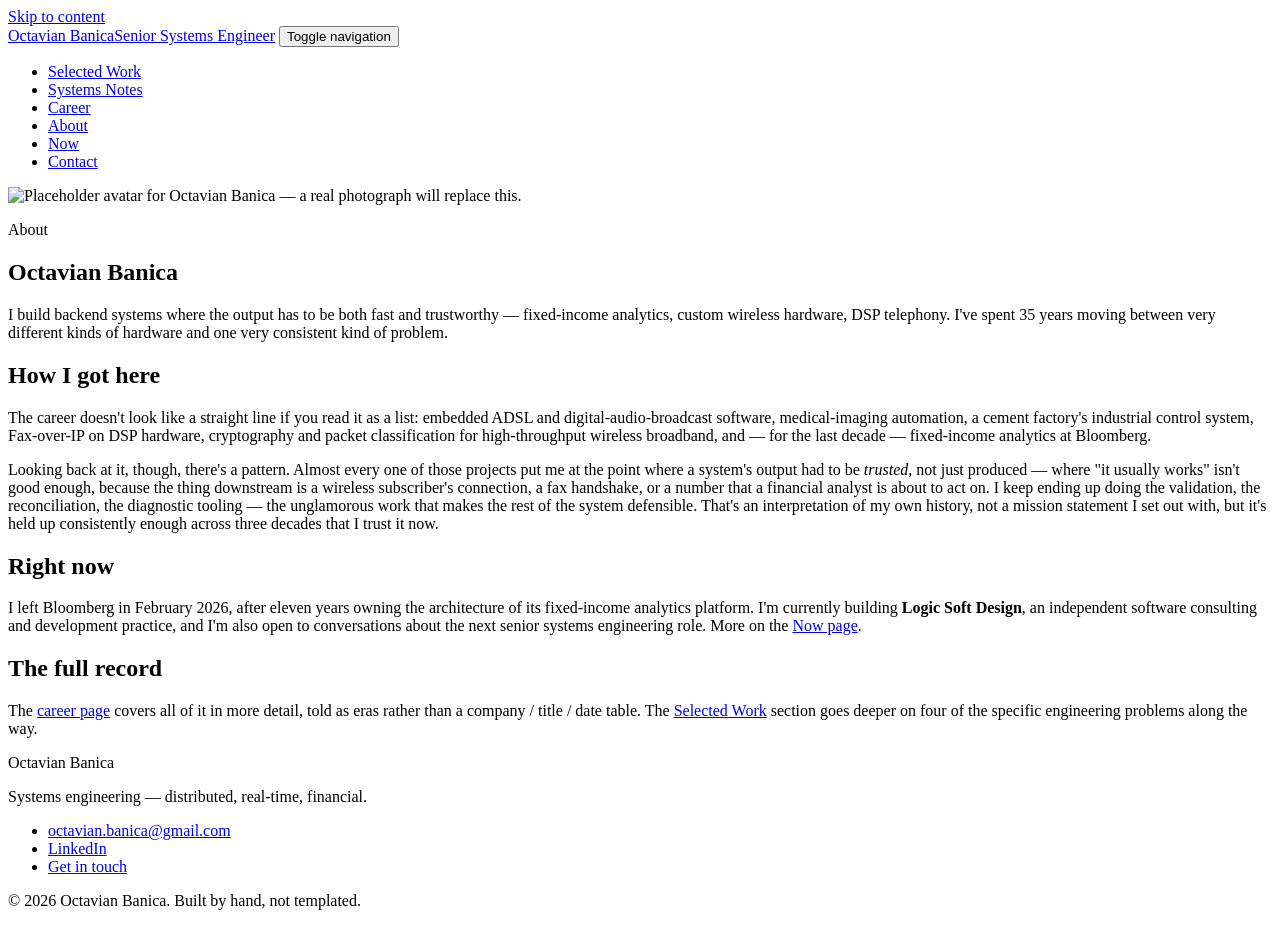
==== about/index.html @ 12118b61 "Initial commit" ====
<!doctype html>
<html lang="en"><head><meta charset="utf-8"><meta name="viewport" content="width=device-width, initial-scale=1">
<link rel="icon" type="image/svg+xml" href="../home/oai/assets/favicon.svg">
<title>About — Octavian Banica</title>
<meta name="description" content="Octavian Banica: 35 years across embedded telecom, custom wireless hardware, and financial analytics — currently building Logic Soft Design and open to the next senior systems role.">
<link rel="canonical" href="https://octavianbanica.com/about/">
<meta property="og:type" content="website"><meta property="og:title" content="About — Octavian Banica">
<meta property="og:description" content="Octavian Banica: 35 years across embedded telecom, custom wireless hardware, and financial analytics — currently building Logic Soft Design and open to the next senior systems role."><meta property="og:url" content="https://octavianbanica.com/about/">
<meta property="og:image" content="https://raw.githubusercontent.com/OctavianBanicaUS/OctavianBanicaWeb/main/public/images/og-default.jpg"><meta property="og:site_name" content="Octavian Banica">
<meta name="twitter:card" content="summary_large_image"><meta name="twitter:title" content="About — Octavian Banica"><meta name="twitter:description" content="Octavian Banica: 35 years across embedded telecom, custom wireless hardware, and financial analytics — currently building Logic Soft Design and open to the next senior systems role."><meta name="twitter:image" content="https://raw.githubusercontent.com/OctavianBanicaUS/OctavianBanicaWeb/main/public/images/og-default.jpg">

<link rel="stylesheet" href="../home/oai/css/site.css"></head><body>
<a href="#main" class="skip-link">Skip to content</a><header class="site-header">
  <div class="bar container-wide">
    <a href="index.html" class="wordmark">Octavian Banica<span class="wordmark-role">Senior Systems Engineer</span></a>
    <button class="menu-toggle" id="menu-toggle" aria-expanded="false" aria-controls="site-nav">
      <span class="visually-hidden">Toggle navigation</span><span class="menu-icon" aria-hidden="true"></span>
    </button>
    <nav id="site-nav" class="site-nav" aria-label="Primary"><ul><li><a href="../work">Selected Work</a></li><li><a href="../notes">Systems Notes</a></li><li><a href="../career">Career</a></li><li><a href="." aria-current="page">About</a></li><li><a href="../now">Now</a></li><li><a href="../contact">Contact</a></li></ul></nav>
  </div>
</header>
<main id="main"><article class="container about"><header class="about-header"><img class="avatar" src="https://raw.githubusercontent.com/OctavianBanicaUS/OctavianBanicaWeb/main/public/images/avatar.jpg" width="160" height="160" alt="Placeholder avatar for Octavian Banica — a real photograph will replace this."><div><p class="eyebrow">About</p><h1>Octavian Banica</h1><p class="lede">I build backend systems where the output has to be both fast and trustworthy — fixed-income analytics, custom wireless hardware, DSP telephony. I've spent 35 years moving between very different kinds of hardware and one very consistent kind of problem.</p></div></header>
<div class="prose"><h2>How I got here</h2><p>The career doesn't look like a straight line if you read it as a list: embedded ADSL and digital-audio-broadcast software, medical-imaging automation, a cement factory's industrial control system, Fax-over-IP on DSP hardware, cryptography and packet classification for high-throughput wireless broadband, and — for the last decade — fixed-income analytics at Bloomberg.</p>
<p>Looking back at it, though, there's a pattern. Almost every one of those projects put me at the point where a system's output had to be <em>trusted</em>, not just produced — where "it usually works" isn't good enough, because the thing downstream is a wireless subscriber's connection, a fax handshake, or a number that a financial analyst is about to act on. I keep ending up doing the validation, the reconciliation, the diagnostic tooling — the unglamorous work that makes the rest of the system defensible. That's an interpretation of my own history, not a mission statement I set out with, but it's held up consistently enough across three decades that I trust it now.</p>
<h2>Right now</h2><p>I left Bloomberg in February 2026, after eleven years owning the architecture of its fixed-income analytics platform. I'm currently building <strong>Logic Soft Design</strong>, an independent software consulting and development practice, and I'm also open to conversations about the next senior systems engineering role. More on the <a href="../now">Now page</a>.</p>
<h2>The full record</h2><p>The <a href="../career">career page</a> covers all of it in more detail, told as eras rather than a company / title / date table. The <a href="../work">Selected Work</a> section goes deeper on four of the specific engineering problems along the way.</p></div></article></main><footer class="site-footer"><div class="container-wide footer-grid">
<div><p class="footer-name">Octavian Banica</p><p class="footer-tag">Systems engineering — distributed, real-time, financial.</p></div>
<ul class="footer-links"><li><a href="mailto:octavian.banica@gmail.com">octavian.banica@gmail.com</a></li><li><a href="https://www.linkedin.com/in/octavianbanica/" rel="me noopener noreferrer" target="_blank">LinkedIn</a></li><li><a href="../contact">Get in touch</a></li></ul>
<p class="footer-meta">© 2026 Octavian Banica. Built by hand, not templated.</p>
</div></footer>
<script src="../home/oai/js/site.js" defer></script></body></html>
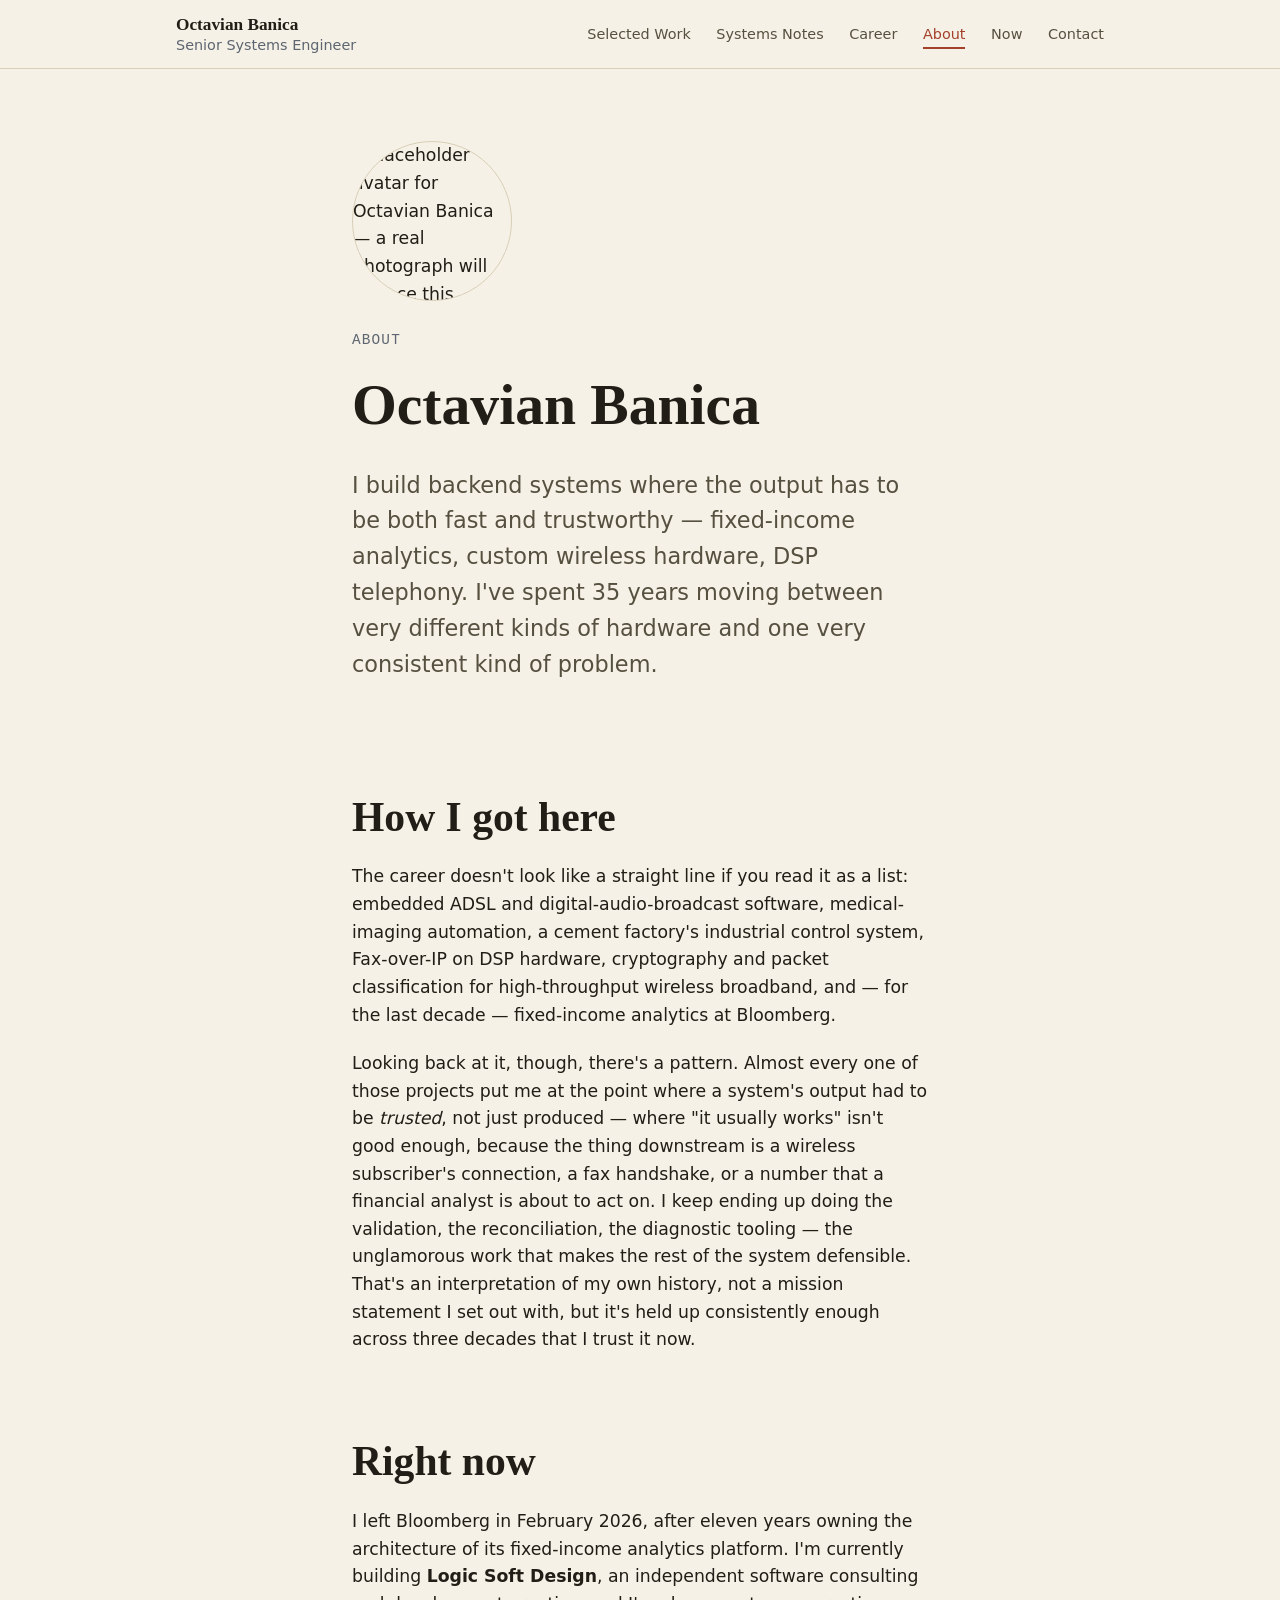
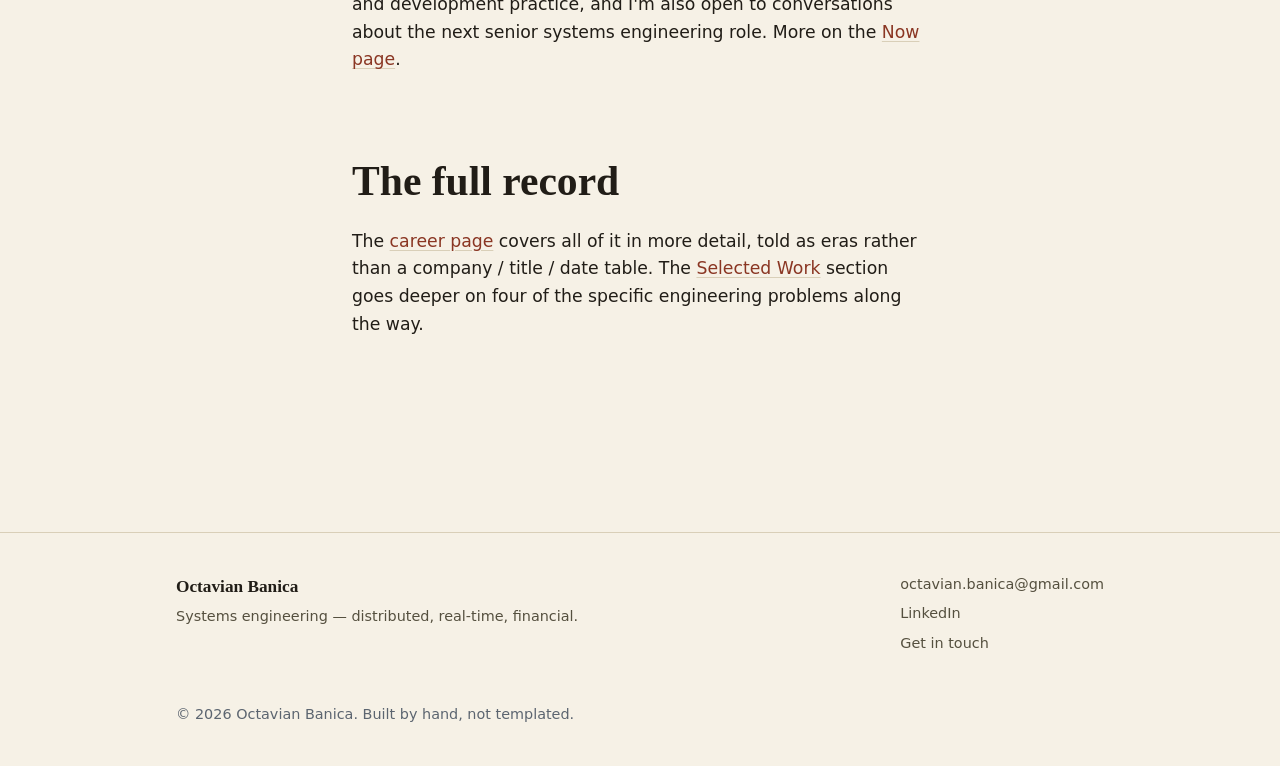
==== commit 4b06754f: "Initial version" ====
--- a/about/index.html
+++ b/about/index.html
@@ -1,6 +1,6 @@
 <!doctype html>
 <html lang="en"><head><meta charset="utf-8"><meta name="viewport" content="width=device-width, initial-scale=1">
-<link rel="icon" type="image/svg+xml" href="../home/oai/assets/favicon.svg">
+<link rel="icon" type="image/svg+xml" href="../assets/favicon.svg">
 <title>About — Octavian Banica</title>
 <meta name="description" content="Octavian Banica: 35 years across embedded telecom, custom wireless hardware, and financial analytics — currently building Logic Soft Design and open to the next senior systems role.">
 <link rel="canonical" href="https://octavianbanica.com/about/">
@@ -9,7 +9,7 @@
 <meta property="og:image" content="https://raw.githubusercontent.com/OctavianBanicaUS/OctavianBanicaWeb/main/public/images/og-default.jpg"><meta property="og:site_name" content="Octavian Banica">
 <meta name="twitter:card" content="summary_large_image"><meta name="twitter:title" content="About — Octavian Banica"><meta name="twitter:description" content="Octavian Banica: 35 years across embedded telecom, custom wireless hardware, and financial analytics — currently building Logic Soft Design and open to the next senior systems role."><meta name="twitter:image" content="https://raw.githubusercontent.com/OctavianBanicaUS/OctavianBanicaWeb/main/public/images/og-default.jpg">
 
-<link rel="stylesheet" href="../home/oai/css/site.css"></head><body>
+<link rel="stylesheet" href="../css/site.css"></head><body>
 <a href="#main" class="skip-link">Skip to content</a><header class="site-header">
   <div class="bar container-wide">
     <a href="index.html" class="wordmark">Octavian Banica<span class="wordmark-role">Senior Systems Engineer</span></a>
@@ -28,4 +28,4 @@
 <ul class="footer-links"><li><a href="mailto:octavian.banica@gmail.com">octavian.banica@gmail.com</a></li><li><a href="https://www.linkedin.com/in/octavianbanica/" rel="me noopener noreferrer" target="_blank">LinkedIn</a></li><li><a href="../contact">Get in touch</a></li></ul>
 <p class="footer-meta">© 2026 Octavian Banica. Built by hand, not templated.</p>
 </div></footer>
-<script src="../home/oai/js/site.js" defer></script></body></html>+<script src="../js/site.js" defer></script></body></html>
--- a/css/site.css
+++ b/css/site.css
@@ -0,0 +1,68 @@
+
+:root{--color-paper:#f6f1e6;--color-paper-raised:#efe8d8;--color-rule:#d9cfb8;--color-ink:#211d17;--color-ink-muted:#55503f;--color-slate:#5c6570;--color-accent:#a3402a;--color-accent-ink:#fff;--color-accent-quiet:#8a3623;--color-focus:#1d5c47;--font-sans:-apple-system,BlinkMacSystemFont,'Segoe UI',ui-sans-serif,system-ui,Roboto,Helvetica,Arial,sans-serif;--font-serif:ui-serif,Georgia,Cambria,'Times New Roman',Times,serif;--font-mono:ui-monospace,'Cascadia Code','Consolas','SFMono-Regular',Menlo,monospace;--step--1:clamp(.83rem,.8rem + .15vw,.9rem);--step-0:clamp(1rem,.95rem + .2vw,1.08rem);--step-1:clamp(1.2rem,1.1rem + .4vw,1.4rem);--step-2:clamp(1.5rem,1.3rem + .8vw,1.9rem);--step-3:clamp(1.9rem,1.6rem + 1.3vw,2.6rem);--step-4:clamp(2.4rem,1.9rem + 2.2vw,3.6rem);--content-width:42rem;--wide-width:64rem;--gutter:clamp(1rem,4vw,3rem);--radius:3px;--transition-fast:120ms ease;--transition-base:200ms ease}
+*{box-sizing:border-box}
+html{background:var(--color-paper);color-scheme:light;scroll-behavior:smooth}
+body{margin:0;background:var(--color-paper);color:var(--color-ink);font-family:var(--font-sans);font-size:var(--step-0);line-height:1.6;text-rendering:optimizeLegibility;-webkit-font-smoothing:antialiased;overflow-wrap:break-word}
+img,picture,svg{max-width:100%;display:block}img{height:auto}
+a{color:inherit}
+h1,h2,h3,h4{font-family:var(--font-serif);font-weight:600;line-height:1.2;margin:0 0 .5em;color:var(--color-ink)}
+h1{font-size:var(--step-4)}h2{font-size:var(--step-3)}h3{font-size:var(--step-2)}h4{font-size:var(--step-1)}
+p{margin:0 0 1.2em;max-width:68ch}ul,ol{padding-left:1.3em}
+blockquote{margin:1.5em 0;padding-left:1.2em;border-left:2px solid var(--color-accent);font-family:var(--font-serif);font-style:italic;color:var(--color-ink-muted)}
+code{font-family:var(--font-mono);font-size:.9em;background:var(--color-paper-raised);padding:.15em .4em;border-radius:var(--radius)}
+pre{background:#1d1a14;color:#f0ead9;padding:1.1em 1.3em;border-radius:var(--radius);overflow-x:auto}
+pre code{background:none;padding:0}
+hr{border:none;border-top:1px solid var(--color-rule);margin:2.5em 0}
+.prose a{color:var(--color-accent-quiet);text-decoration:underline;text-decoration-color:var(--color-rule);text-underline-offset:.15em;transition:text-decoration-color var(--transition-fast)}
+.prose a:hover{text-decoration-color:currentColor}
+:focus-visible{outline:2px solid var(--color-focus);outline-offset:3px;border-radius:var(--radius)}
+.visually-hidden{position:absolute;width:1px;height:1px;padding:0;margin:-1px;overflow:hidden;clip:rect(0,0,0,0);white-space:nowrap;border:0}
+.skip-link{position:absolute;left:-999px;top:0;background:var(--color-ink);color:var(--color-paper);padding:.75em 1.2em;z-index:100;border-radius:0 0 var(--radius) 0}.skip-link:focus{left:0}
+.container{max-width:var(--content-width);margin-inline:auto;padding-inline:var(--gutter)}.container-wide{max-width:var(--wide-width);margin-inline:auto;padding-inline:var(--gutter)}
+.eyebrow{font-family:var(--font-mono);font-size:var(--step--1);text-transform:uppercase;letter-spacing:.08em;color:var(--color-slate)}.accent-mark{color:var(--color-accent)}
+.stat-callout{display:inline-flex;flex-direction:column;gap:.1em;border:1px solid var(--color-rule);border-left:3px solid var(--color-accent);background:var(--color-paper-raised);padding:.9em 1.2em;margin:0 1rem 1.5em 0;border-radius:var(--radius)}
+.stat-number{font-family:var(--font-serif);font-size:var(--step-2);font-weight:700}.stat-label{font-size:var(--step--1);color:var(--color-ink-muted)}
+.flow{display:flex;flex-wrap:wrap;align-items:center;gap:.6rem;margin:1.8em 0;padding:1.3em;background:var(--color-paper-raised);border:1px solid var(--color-rule);border-radius:var(--radius);font-family:var(--font-mono);font-size:var(--step--1)}
+.flow-step{padding:.5em .8em;border:1px solid var(--color-rule);border-radius:var(--radius);background:var(--color-paper);color:var(--color-ink)}.flow-step.is-accent{border-color:var(--color-accent);color:var(--color-accent-quiet)}.flow-arrow{color:var(--color-slate)}.flow-caption{margin-top:.6em;font-size:var(--step--1);color:var(--color-ink-muted);font-family:var(--font-sans)}
+.tag-list{display:flex;flex-wrap:wrap;gap:.5em;list-style:none;padding:0;margin:0 0 1.5em}.tag-list li{font-family:var(--font-mono);font-size:var(--step--1);color:var(--color-ink-muted);border:1px solid var(--color-rule);border-radius:var(--radius);padding:.2em .6em}
+.meta-row{display:flex;flex-wrap:wrap;gap:.4em 1.2em;font-size:var(--step--1);color:var(--color-slate);margin-bottom:1.2em;font-family:var(--font-mono)}
+.site-header{border-bottom:1px solid var(--color-rule);background:var(--color-paper);position:sticky;top:0;z-index:50}
+.bar{display:flex;align-items:center;justify-content:space-between;gap:1rem;padding-block:.9rem}
+.wordmark{font-family:var(--font-serif);font-weight:600;font-size:var(--step-0);text-decoration:none;color:var(--color-ink);display:flex;flex-direction:column;line-height:1.25}.wordmark-role{font-family:var(--font-sans);font-weight:400;font-size:var(--step--1);color:var(--color-slate)}
+.site-nav ul{list-style:none;display:flex;gap:clamp(1rem,2vw,1.75rem);margin:0;padding:0}.site-nav a{text-decoration:none;font-size:var(--step--1);color:var(--color-ink-muted);padding-block:.3em;border-bottom:2px solid transparent;transition:color var(--transition-fast),border-color var(--transition-fast)}.site-nav a:hover{color:var(--color-ink)}.site-nav a[aria-current=page]{color:var(--color-accent);border-bottom-color:var(--color-accent)}
+.menu-toggle{display:none;background:none;border:1px solid var(--color-rule);border-radius:var(--radius);padding:.4rem .55rem;cursor:pointer}.menu-icon,.menu-icon:before,.menu-icon:after{display:block;width:20px;height:2px;background:var(--color-ink);position:relative;transition:transform var(--transition-fast)}.menu-icon:before,.menu-icon:after{content:'';position:absolute}.menu-icon:before{top:-6px}.menu-icon:after{top:6px}
+.site-footer{border-top:1px solid var(--color-rule);margin-top:clamp(3rem,8vw,6rem);padding-block:2.5rem;color:var(--color-ink-muted)}.footer-grid{display:flex;flex-wrap:wrap;justify-content:space-between;gap:1.5rem}.footer-name{font-family:var(--font-serif);font-weight:600;color:var(--color-ink);margin:0 0 .25em}.footer-tag{margin:0;font-size:var(--step--1)}.footer-links{list-style:none;margin:0;padding:0;display:flex;flex-direction:column;gap:.4rem;font-size:var(--step--1)}.footer-links a{text-decoration:none;color:var(--color-ink-muted)}.footer-links a:hover{color:var(--color-accent)}.footer-meta{font-size:var(--step--1);color:var(--color-slate);width:100%;margin:1.5rem 0 0}
+.page-header{padding-block:clamp(2.5rem,6vw,4.5rem) 2rem}.lede{font-size:var(--step-1);color:var(--color-ink-muted);max-width:56ch}
+.hero{padding-block:clamp(3rem,9vw,6rem) clamp(2.5rem,6vw,4rem);max-width:var(--wide-width)}.hero h1{margin-top:.4rem;max-width:none;font-size:clamp(2.2rem,4vw,3.4rem)}.hero-lede{font-size:var(--step-1);color:var(--color-ink-muted);max-width:none}.hero-actions{display:flex;flex-wrap:wrap;gap:1rem;margin:1.75rem 0}
+.button-primary,.button-secondary{display:inline-block;text-decoration:none;font-size:var(--step--1);padding:.75em 1.3em;border-radius:var(--radius);border:1px solid transparent;transition:background var(--transition-fast),color var(--transition-fast),border-color var(--transition-fast)}.button-primary{background:var(--color-ink);color:var(--color-paper)}.button-primary:hover{background:var(--color-accent)}.button-secondary{border-color:var(--color-rule);color:var(--color-ink)}.button-secondary:hover{border-color:var(--color-accent);color:var(--color-accent-quiet)}
+.hero-now{font-size:var(--step--1);color:var(--color-ink-muted);border-top:1px solid var(--color-rule);padding-top:1.25rem;max-width:none}.hero-now a{color:var(--color-accent-quiet);text-decoration:underline;text-decoration-color:var(--color-rule)}
+.work-preview{padding-block:2rem clamp(3rem,6vw,4.5rem)}.section-head{display:flex;justify-content:space-between;align-items:baseline;margin-bottom:1.5rem}.section-head h2{font-size:var(--step-2);margin:0}.see-all{text-decoration:none;color:var(--color-accent-quiet);font-size:var(--step--1)}.work-preview-grid{display:grid;grid-template-columns:repeat(3,minmax(0,1fr));gap:1.25rem}
+.preview-card,.explore-card,.work-card,.note-card,.contact-link{display:block;text-decoration:none;color:var(--color-ink);border:1px solid var(--color-rule);border-radius:var(--radius);transition:border-color var(--transition-base),transform var(--transition-base),background var(--transition-base)}
+.preview-card{padding:1.4rem;background:var(--color-paper-raised)}.preview-card:hover,.preview-card:focus-visible,.work-card:hover,.work-card:focus-visible{border-color:var(--color-accent);transform:translateY(-2px)}.preview-card h3{font-size:var(--step-0);margin:.5rem 0 .4rem}.preview-card p,.work-card p,.note-card p{font-size:var(--step--1);color:var(--color-ink-muted);margin-bottom:.5rem}.preview-metric,.work-card-metric{font-family:var(--font-mono);color:var(--color-accent-quiet)!important;font-weight:600}
+.explore-grid{display:grid;grid-template-columns:repeat(3,minmax(0,1fr));gap:1.25rem;padding-bottom:clamp(3.5rem,7vw,6rem)}.explore-card{padding:1.4rem;border-style:dashed}.explore-card:hover,.explore-card:focus-visible{border-color:var(--color-accent);border-style:solid}.explore-card h3{font-size:var(--step-0);margin-bottom:.3rem}.explore-card p{font-size:var(--step--1);color:var(--color-ink-muted);margin:0}
+.about{padding-block:clamp(2.5rem,6vw,4.5rem) clamp(3rem,6vw,5rem)}.about-header{display:flex;gap:1.75rem;align-items:flex-start;margin-bottom:2.5rem;flex-wrap:wrap}.avatar{border-radius:50%;border:1px solid var(--color-rule);flex-shrink:0;width:160px;height:160px;object-fit:cover}
+.timeline{padding-bottom:clamp(3rem,6vw,5rem)}.era{padding-top:2.5rem;border-top:1px solid var(--color-rule);scroll-margin-top:5rem}.era:first-child{border-top:none}.era h2{font-size:var(--step-2);margin-bottom:1.5rem}.role{margin-bottom:2rem;padding-left:1.2rem;border-left:2px solid var(--color-rule)}.role-head{display:flex;justify-content:space-between;align-items:baseline;flex-wrap:wrap;gap:.5rem 1rem}.role h3{font-size:var(--step-1);margin-bottom:.2rem;display:flex;align-items:center;gap:.6em}.role-org{margin:0;color:var(--color-ink-muted);font-size:var(--step--1)}.role-period{margin:0;font-family:var(--font-mono);font-size:var(--step--1);color:var(--color-slate);white-space:nowrap}.role-body{margin-top:.8rem}.current-badge{font-family:var(--font-mono);font-size:.6em;text-transform:uppercase;letter-spacing:.06em;color:var(--color-accent-ink);background:var(--color-accent);padding:.15em .5em;border-radius:var(--radius)}
+.contact-page{padding-block:clamp(3rem,8vw,6rem) clamp(4rem,10vw,8rem);max-width:34rem}.contact-links{margin-top:2.5rem;display:flex;flex-direction:column;gap:1rem}.contact-link{flex-direction:column;gap:.2rem;padding:1.1rem 1.4rem}.contact-link:hover,.contact-link:focus-visible{border-color:var(--color-accent);background:var(--color-paper-raised)}.contact-label{font-family:var(--font-mono);font-size:var(--step--1);text-transform:uppercase;letter-spacing:.06em;color:var(--color-slate)}.contact-value{font-size:var(--step-1);font-family:var(--font-serif)}
+.now-page{padding-block:clamp(2.5rem,6vw,4.5rem) clamp(3rem,6vw,5rem)}.now-list{list-style:none;margin:2rem 0 0;padding:0;display:flex;flex-direction:column;gap:1.75rem}.now-list li{border-left:3px solid var(--color-accent);padding-left:1.2rem}.now-item-head{display:flex;justify-content:space-between;align-items:baseline;flex-wrap:wrap;gap:.4rem 1rem}.now-list h2{font-size:var(--step-1);margin:0}.now-updated{font-family:var(--font-mono);font-size:var(--step--1);color:var(--color-slate);white-space:nowrap}.now-list p{color:var(--color-ink-muted);margin:.4rem 0 0}
+.work-list{display:grid;grid-template-columns:repeat(2,minmax(0,1fr));gap:1.5rem;padding-bottom:clamp(3rem,6vw,5rem)}.work-card{padding:1.6rem;background:var(--color-paper-raised)}.work-card-meta{display:flex;justify-content:space-between;align-items:baseline;margin-bottom:.6rem}.work-card-period{font-family:var(--font-mono);font-size:var(--step--1);color:var(--color-slate)}.work-card h2{font-size:var(--step-1);margin-bottom:.4rem}
+.notes-list{display:flex;flex-direction:column;gap:1.25rem;padding-bottom:2rem}.note-card{padding:1.5rem 1.75rem}.note-card:hover,.note-card:focus-visible{border-color:var(--color-accent)}.note-card time{font-family:var(--font-mono);font-size:var(--step--1);color:var(--color-slate)}.note-card h2{font-size:var(--step-1);margin:.3rem 0 .4rem}.future-topics{border-top:1px solid var(--color-rule);padding-block:2.5rem clamp(3rem,6vw,5rem)}.future-topics h2{font-size:var(--step-1)}.future-topics ul{margin-top:1rem;color:var(--color-ink-muted)}.future-topics li{margin-bottom:.5em}
+.story{padding-block:clamp(2rem,5vw,3.5rem) clamp(3rem,6vw,5rem)}.story h1{font-size:clamp(2.2rem,4vw,3.4rem);margin-top:.4rem}.story .lede{font-size:var(--step-1);color:var(--color-ink-muted);max-width:58ch}.back-link{text-decoration:none;color:var(--color-slate)}.back-link:hover{color:var(--color-accent)}
+.not-found{padding-block:clamp(4rem,12vw,8rem);max-width:34rem}.not-found-actions{display:flex;flex-wrap:wrap;gap:1rem;margin-top:1.75rem}
+.prose h2{margin-top:2em}.prose h3{margin-top:1.5em}.prose li{margin-bottom:.5em}.prose ol,.prose ul{max-width:68ch}
+@media (max-width:55rem){.work-preview-grid{grid-template-columns:1fr 1fr}}
+@media (max-width:43rem){
+  .menu-toggle{display:inline-flex;align-items:center}
+  .site-nav{display:none;width:100%;order:3}.site-nav.is-open{display:block}.bar{flex-wrap:wrap}
+  .site-nav ul{flex-direction:column;gap:0;border-top:1px solid var(--color-rule);margin-top:.75rem;padding-top:.5rem}.site-nav a{display:block;padding:.65rem 0}
+  .work-preview-grid,.explore-grid,.work-list{grid-template-columns:1fr}
+  .section-head{align-items:flex-start;gap:.75rem;flex-wrap:wrap}
+  .hero{padding-top:2.75rem}.hero h1{font-size:clamp(2rem,9vw,2.8rem)}
+  .about-header{flex-direction:column}.avatar{width:128px;height:128px}
+  .role-head{align-items:flex-start;flex-direction:column}.role-period{white-space:normal}
+  .flow{align-items:stretch}.flow-arrow{display:none}.flow-step{width:100%;text-align:left}
+  .stat-callout{margin-right:.5rem}
+  .contact-value{overflow-wrap:anywhere}
+  .story h1{font-size:clamp(2rem,9vw,2.8rem)}
+}
+@media (max-width:30rem){:root{--gutter:1rem}.hero-actions a,.not-found-actions a{width:100%;text-align:center}.wordmark{max-width:70%}}
+@media (prefers-reduced-motion:reduce){*,*::before,*::after{animation-duration:.001ms!important;animation-iteration-count:1!important;transition-duration:.001ms!important;scroll-behavior:auto!important}}
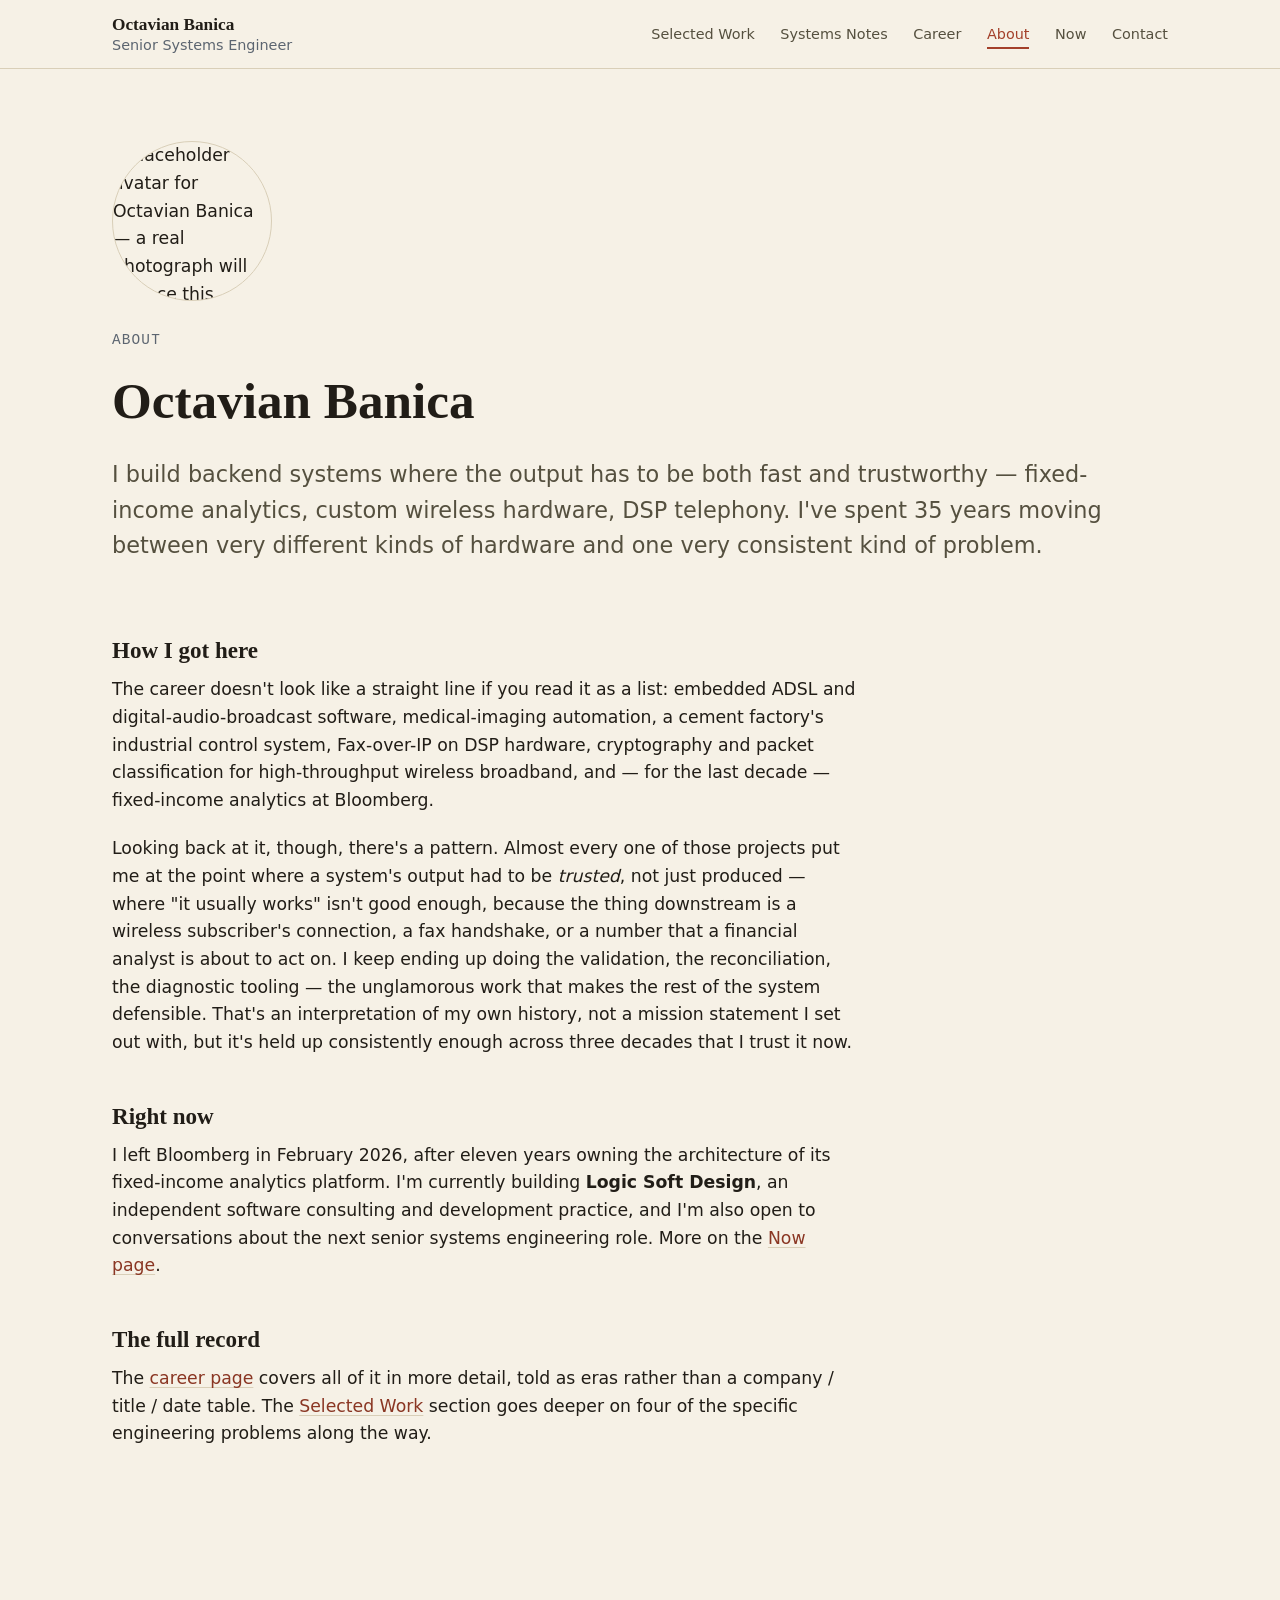
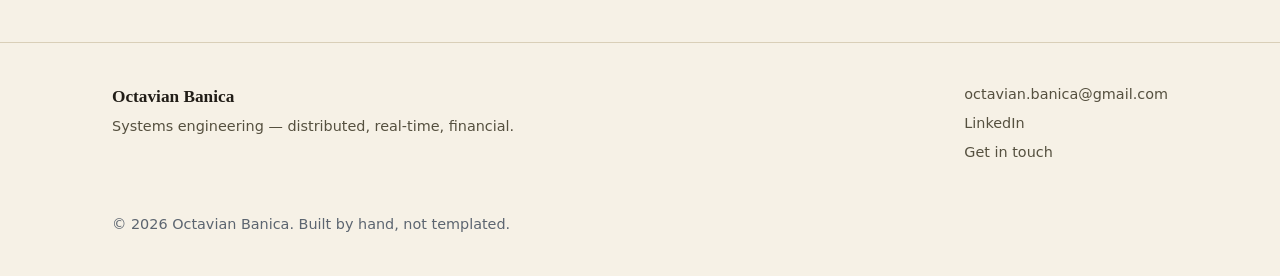
==== commit 8650ff14: "Initial version" ====
--- a/about/index.html
+++ b/about/index.html
@@ -1,31 +1,92 @@
 <!doctype html>
-<html lang="en"><head><meta charset="utf-8"><meta name="viewport" content="width=device-width, initial-scale=1">
-<link rel="icon" type="image/svg+xml" href="../assets/favicon.svg">
-<title>About — Octavian Banica</title>
-<meta name="description" content="Octavian Banica: 35 years across embedded telecom, custom wireless hardware, and financial analytics — currently building Logic Soft Design and open to the next senior systems role.">
-<link rel="canonical" href="https://octavianbanica.com/about/">
-<meta property="og:type" content="website"><meta property="og:title" content="About — Octavian Banica">
-<meta property="og:description" content="Octavian Banica: 35 years across embedded telecom, custom wireless hardware, and financial analytics — currently building Logic Soft Design and open to the next senior systems role."><meta property="og:url" content="https://octavianbanica.com/about/">
-<meta property="og:image" content="https://raw.githubusercontent.com/OctavianBanicaUS/OctavianBanicaWeb/main/public/images/og-default.jpg"><meta property="og:site_name" content="Octavian Banica">
-<meta name="twitter:card" content="summary_large_image"><meta name="twitter:title" content="About — Octavian Banica"><meta name="twitter:description" content="Octavian Banica: 35 years across embedded telecom, custom wireless hardware, and financial analytics — currently building Logic Soft Design and open to the next senior systems role."><meta name="twitter:image" content="https://raw.githubusercontent.com/OctavianBanicaUS/OctavianBanicaWeb/main/public/images/og-default.jpg">
+<html lang="en">
+  <head>
+    <meta charset="utf-8" />
+    <meta name="viewport" content="width=device-width, initial-scale=1" />
+    <link rel="icon" type="image/svg+xml" href="../assets/favicon.svg" />
+    <title>About — Octavian Banica</title>
+    <meta name="description" content="Octavian Banica: 35 years across embedded telecom, custom wireless hardware, and financial analytics — currently building Logic Soft Design and open to the next senior systems role." />
+    <link rel="canonical" href="https://octavianbanica.com/about/" />
+    <meta property="og:type" content="website" />
+    <meta property="og:title" content="About — Octavian Banica" />
+    <meta property="og:description" content="Octavian Banica: 35 years across embedded telecom, custom wireless hardware, and financial analytics — currently building Logic Soft Design and open to the next senior systems role." />
+    <meta property="og:url" content="https://octavianbanica.com/about/" />
+    <meta property="og:image" content="https://raw.githubusercontent.com/OctavianBanicaUS/OctavianBanicaWeb/main/public/images/og-default.jpg" />
+    <meta property="og:site_name" content="Octavian Banica" />
+    <meta name="twitter:card" content="summary_large_image" />
+    <meta name="twitter:title" content="About — Octavian Banica" />
+    <meta name="twitter:description" content="Octavian Banica: 35 years across embedded telecom, custom wireless hardware, and financial analytics — currently building Logic Soft Design and open to the next senior systems role." />
+    <meta name="twitter:image" content="https://raw.githubusercontent.com/OctavianBanicaUS/OctavianBanicaWeb/main/public/images/og-default.jpg" />
 
-<link rel="stylesheet" href="../css/site.css"></head><body>
-<a href="#main" class="skip-link">Skip to content</a><header class="site-header">
-  <div class="bar container-wide">
-    <a href="index.html" class="wordmark">Octavian Banica<span class="wordmark-role">Senior Systems Engineer</span></a>
-    <button class="menu-toggle" id="menu-toggle" aria-expanded="false" aria-controls="site-nav">
-      <span class="visually-hidden">Toggle navigation</span><span class="menu-icon" aria-hidden="true"></span>
-    </button>
-    <nav id="site-nav" class="site-nav" aria-label="Primary"><ul><li><a href="../work">Selected Work</a></li><li><a href="../notes">Systems Notes</a></li><li><a href="../career">Career</a></li><li><a href="." aria-current="page">About</a></li><li><a href="../now">Now</a></li><li><a href="../contact">Contact</a></li></ul></nav>
-  </div>
-</header>
-<main id="main"><article class="container about"><header class="about-header"><img class="avatar" src="https://raw.githubusercontent.com/OctavianBanicaUS/OctavianBanicaWeb/main/public/images/avatar.jpg" width="160" height="160" alt="Placeholder avatar for Octavian Banica — a real photograph will replace this."><div><p class="eyebrow">About</p><h1>Octavian Banica</h1><p class="lede">I build backend systems where the output has to be both fast and trustworthy — fixed-income analytics, custom wireless hardware, DSP telephony. I've spent 35 years moving between very different kinds of hardware and one very consistent kind of problem.</p></div></header>
-<div class="prose"><h2>How I got here</h2><p>The career doesn't look like a straight line if you read it as a list: embedded ADSL and digital-audio-broadcast software, medical-imaging automation, a cement factory's industrial control system, Fax-over-IP on DSP hardware, cryptography and packet classification for high-throughput wireless broadband, and — for the last decade — fixed-income analytics at Bloomberg.</p>
-<p>Looking back at it, though, there's a pattern. Almost every one of those projects put me at the point where a system's output had to be <em>trusted</em>, not just produced — where "it usually works" isn't good enough, because the thing downstream is a wireless subscriber's connection, a fax handshake, or a number that a financial analyst is about to act on. I keep ending up doing the validation, the reconciliation, the diagnostic tooling — the unglamorous work that makes the rest of the system defensible. That's an interpretation of my own history, not a mission statement I set out with, but it's held up consistently enough across three decades that I trust it now.</p>
-<h2>Right now</h2><p>I left Bloomberg in February 2026, after eleven years owning the architecture of its fixed-income analytics platform. I'm currently building <strong>Logic Soft Design</strong>, an independent software consulting and development practice, and I'm also open to conversations about the next senior systems engineering role. More on the <a href="../now">Now page</a>.</p>
-<h2>The full record</h2><p>The <a href="../career">career page</a> covers all of it in more detail, told as eras rather than a company / title / date table. The <a href="../work">Selected Work</a> section goes deeper on four of the specific engineering problems along the way.</p></div></article></main><footer class="site-footer"><div class="container-wide footer-grid">
-<div><p class="footer-name">Octavian Banica</p><p class="footer-tag">Systems engineering — distributed, real-time, financial.</p></div>
-<ul class="footer-links"><li><a href="mailto:octavian.banica@gmail.com">octavian.banica@gmail.com</a></li><li><a href="https://www.linkedin.com/in/octavianbanica/" rel="me noopener noreferrer" target="_blank">LinkedIn</a></li><li><a href="../contact">Get in touch</a></li></ul>
-<p class="footer-meta">© 2026 Octavian Banica. Built by hand, not templated.</p>
-</div></footer>
-<script src="../js/site.js" defer></script></body></html>+    <link rel="stylesheet" href="../css/site.css" />
+  </head>
+  <body>
+    <a href="#main" class="skip-link">Skip to content</a>
+    <header class="site-header">
+      <div class="bar container-wide">
+        <a href="index.html" class="wordmark">Octavian Banica<span class="wordmark-role">Senior Systems Engineer</span></a>
+        <button class="menu-toggle" id="menu-toggle" aria-expanded="false" aria-controls="site-nav"><span class="visually-hidden">Toggle navigation</span><span class="menu-icon" aria-hidden="true"></span></button>
+        <nav id="site-nav" class="site-nav" aria-label="Primary">
+          <ul>
+            <li><a href="../work">Selected Work</a></li>
+            <li><a href="../notes">Systems Notes</a></li>
+            <li><a href="../career">Career</a></li>
+            <li><a href="." aria-current="page">About</a></li>
+            <li><a href="../now">Now</a></li>
+            <li><a href="../contact">Contact</a></li>
+          </ul>
+        </nav>
+      </div>
+    </header>
+    <main id="main">
+      <article class="container about">
+        <header class="about-header">
+          <img class="avatar" src="https://raw.githubusercontent.com/OctavianBanicaUS/OctavianBanicaWeb/main/public/images/avatar.jpg" width="160" height="160" alt="Placeholder avatar for Octavian Banica — a real photograph will replace this." />
+          <div>
+            <p class="eyebrow">About</p>
+            <h1>Octavian Banica</h1>
+            <p class="lede">I build backend systems where the output has to be both fast and trustworthy — fixed-income analytics, custom wireless hardware, DSP telephony. I've spent 35 years moving between very different kinds of hardware and one very consistent kind of problem.</p>
+          </div>
+        </header>
+        <div class="prose">
+          <h2>How I got here</h2>
+          <p>
+            The career doesn't look like a straight line if you read it as a list: embedded ADSL and digital-audio-broadcast software, medical-imaging automation, a cement factory's industrial control system, Fax-over-IP on DSP hardware, cryptography and packet classification for high-throughput wireless broadband, and
+            — for the last decade — fixed-income analytics at Bloomberg.
+          </p>
+          <p>
+            Looking back at it, though, there's a pattern. Almost every one of those projects put me at the point where a system's output had to be
+            <em>trusted</em>, not just produced — where "it usually works" isn't good enough, because the thing downstream is a wireless subscriber's connection, a fax handshake, or a number that a financial analyst is about to act on. I keep ending up doing the validation, the reconciliation, the diagnostic tooling —
+            the unglamorous work that makes the rest of the system defensible. That's an interpretation of my own history, not a mission statement I set out with, but it's held up consistently enough across three decades that I trust it now.
+          </p>
+          <h2>Right now</h2>
+          <p>
+            I left Bloomberg in February 2026, after eleven years owning the architecture of its fixed-income analytics platform. I'm currently building <strong>Logic Soft Design</strong>, an independent software consulting and development practice, and I'm also open to conversations about the next senior systems
+            engineering role. More on the <a href="../now">Now page</a>.
+          </p>
+          <h2>The full record</h2>
+          <p>The <a href="../career">career page</a> covers all of it in more detail, told as eras rather than a company / title / date table. The <a href="../work">Selected Work</a> section goes deeper on four of the specific engineering problems along the way.</p>
+        </div>
+      </article>
+    </main>
+    <footer class="site-footer">
+      <div class="container-wide footer-grid">
+        <div>
+          <p class="footer-name">Octavian Banica</p>
+          <p class="footer-tag">Systems engineering — distributed, real-time, financial.</p>
+        </div>
+        <ul class="footer-links">
+          <li>
+            <a href="mailto:octavian.banica@gmail.com">octavian.banica@gmail.com</a>
+          </li>
+          <li>
+            <a href="https://www.linkedin.com/in/octavianbanica/" rel="me noopener noreferrer" target="_blank">LinkedIn</a>
+          </li>
+          <li><a href="../contact">Get in touch</a></li>
+        </ul>
+        <p class="footer-meta">© 2026 Octavian Banica. Built by hand, not templated.</p>
+      </div>
+    </footer>
+    <script src="../js/site.js" defer></script>
+  </body>
+</html>
--- a/css/site.css
+++ b/css/site.css
@@ -1,68 +1,927 @@
+:root {
+  --color-paper: #f6f1e6;
+  --color-paper-raised: #efe8d8;
+  --color-rule: #d9cfb8;
+  --color-ink: #211d17;
+  --color-ink-muted: #55503f;
+  --color-slate: #5c6570;
+  --color-accent: #a3402a;
+  --color-accent-ink: #fff;
+  --color-accent-quiet: #8a3623;
+  --color-focus: #1d5c47;
+  --font-sans: -apple-system, BlinkMacSystemFont, 'Segoe UI', ui-sans-serif, system-ui, Roboto, Helvetica, Arial, sans-serif;
+  --font-serif: ui-serif, Georgia, Cambria, 'Times New Roman', Times, serif;
+  --font-mono: ui-monospace, 'Cascadia Code', 'Consolas', 'SFMono-Regular', Menlo, monospace;
+  --step--1: clamp(0.83rem, 0.8rem + 0.15vw, 0.9rem);
+  --step-0: clamp(1rem, 0.95rem + 0.2vw, 1.08rem);
+  --step-1: clamp(1.2rem, 1.1rem + 0.4vw, 1.4rem);
+  --step-2: clamp(1.5rem, 1.3rem + 0.8vw, 1.9rem);
+  --step-3: clamp(1.9rem, 1.6rem + 1.3vw, 2.6rem);
+  --step-4: clamp(2.4rem, 1.9rem + 2.2vw, 3.2rem);
+  --gutter: clamp(1rem, 4vw, 3rem);
+  --content-width: min(72rem, calc(100vw - (var(--gutter) * 2)));
+  --wide-width: min(72rem, calc(100vw - (var(--gutter) * 2)));
+  --radius: 3px;
+  --transition-fast: 120ms ease;
+  --transition-base: 200ms ease;
+}
+* {
+  box-sizing: border-box;
+}
+html {
+  background: var(--color-paper);
+  color-scheme: light;
+  scroll-behavior: smooth;
+}
+body {
+  margin: 0;
+  background: var(--color-paper);
+  color: var(--color-ink);
+  font-family: var(--font-sans);
+  font-size: var(--step-0);
+  line-height: 1.6;
+  text-rendering: optimizeLegibility;
+  -webkit-font-smoothing: antialiased;
+  overflow-wrap: break-word;
+}
+img,
+picture,
+svg {
+  max-width: 100%;
+  display: block;
+}
+img {
+  height: auto;
+}
+a {
+  color: inherit;
+}
+h1,
+h2,
+h3,
+h4 {
+  font-family: var(--font-serif);
+  font-weight: 600;
+  line-height: 1.2;
+  margin: 0 0 0.5em;
+  color: var(--color-ink);
+}
+h1 {
+  font-size: var(--step-4);
+}
+h2 {
+  font-size: var(--step-3);
+}
+h3 {
+  font-size: var(--step-2);
+}
+h4 {
+  font-size: var(--step-1);
+}
+p {
+  margin: 0 0 1.2em;
+  max-width: 68ch;
+}
+ul,
+ol {
+  padding-left: 1.3em;
+}
+blockquote {
+  margin: 1.5em 0;
+  padding-left: 1.2em;
+  border-left: 2px solid var(--color-accent);
+  font-family: var(--font-serif);
+  font-style: italic;
+  color: var(--color-ink-muted);
+}
+code {
+  font-family: var(--font-mono);
+  font-size: 0.9em;
+  background: var(--color-paper-raised);
+  padding: 0.15em 0.4em;
+  border-radius: var(--radius);
+}
+pre {
+  background: #1d1a14;
+  color: #f0ead9;
+  padding: 1.1em 1.3em;
+  border-radius: var(--radius);
+  overflow-x: auto;
+}
+pre code {
+  background: none;
+  padding: 0;
+}
+hr {
+  border: none;
+  border-top: 1px solid var(--color-rule);
+  margin: 2.5em 0;
+}
+.prose a {
+  color: var(--color-accent-quiet);
+  text-decoration: underline;
+  text-decoration-color: var(--color-rule);
+  text-underline-offset: 0.15em;
+  transition: text-decoration-color var(--transition-fast);
+}
+.prose a:hover {
+  text-decoration-color: currentColor;
+}
+:focus-visible {
+  outline: 2px solid var(--color-focus);
+  outline-offset: 3px;
+  border-radius: var(--radius);
+}
+.visually-hidden {
+  position: absolute;
+  width: 1px;
+  height: 1px;
+  padding: 0;
+  margin: -1px;
+  overflow: hidden;
+  clip: rect(0, 0, 0, 0);
+  white-space: nowrap;
+  border: 0;
+}
+.skip-link {
+  position: absolute;
+  left: -999px;
+  top: 0;
+  background: var(--color-ink);
+  color: var(--color-paper);
+  padding: 0.75em 1.2em;
+  z-index: 100;
+  border-radius: 0 0 var(--radius) 0;
+}
+.skip-link:focus {
+  left: 0;
+}
+.container,
+.container-wide {
+  width: min(100%, var(--content-width));
+  max-width: var(--content-width);
+  margin-inline: auto;
+  padding-inline: var(--gutter);
+}
+.eyebrow {
+  font-family: var(--font-mono);
+  font-size: var(--step--1);
+  text-transform: uppercase;
+  letter-spacing: 0.08em;
+  color: var(--color-slate);
+}
+.accent-mark {
+  color: var(--color-accent);
+}
+.stat-callout {
+  display: inline-flex;
+  flex-direction: column;
+  gap: 0.1em;
+  border: 1px solid var(--color-rule);
+  border-left: 3px solid var(--color-accent);
+  background: var(--color-paper-raised);
+  padding: 0.9em 1.2em;
+  margin: 0 1rem 1.5em 0;
+  border-radius: var(--radius);
+}
+.stat-number {
+  font-family: var(--font-serif);
+  font-size: var(--step-2);
+  font-weight: 700;
+}
+.stat-label {
+  font-size: var(--step--1);
+  color: var(--color-ink-muted);
+}
+.flow {
+  display: flex;
+  flex-wrap: wrap;
+  align-items: center;
+  gap: 0.6rem;
+  margin: 1.8em 0;
+  padding: 1.3em;
+  background: var(--color-paper-raised);
+  border: 1px solid var(--color-rule);
+  border-radius: var(--radius);
+  font-family: var(--font-mono);
+  font-size: var(--step--1);
+  justify-content: center;
+}
+.flow-step {
+  padding: 0.5em 0.8em;
+  border: 1px solid var(--color-rule);
+  border-radius: var(--radius);
+  background: var(--color-paper);
+  color: var(--color-ink);
+}
+.flow-step.is-accent {
+  border-color: var(--color-accent);
+  color: var(--color-accent-quiet);
+}
+.flow-arrow {
+  color: var(--color-slate);
+}
+.flow-caption {
+  margin-top: 0.6em;
+  font-size: var(--step--1);
+  color: var(--color-ink-muted);
+  font-family: var(--font-sans);
+}
+.tag-list {
+  display: flex;
+  flex-wrap: wrap;
+  gap: 0.5em;
+  list-style: none;
+  padding: 0;
+  margin: 0 0 1.5em;
+}
+.tag-list li {
+  font-family: var(--font-mono);
+  font-size: var(--step--1);
+  color: var(--color-ink-muted);
+  border: 1px solid var(--color-rule);
+  border-radius: var(--radius);
+  padding: 0.2em 0.6em;
+}
+.meta-row {
+  display: flex;
+  flex-wrap: wrap;
+  gap: 0.4em 1.2em;
+  font-size: var(--step--1);
+  color: var(--color-slate);
+  margin-bottom: 1.2em;
+  font-family: var(--font-mono);
+}
+.site-header {
+  border-bottom: 1px solid var(--color-rule);
+  background: var(--color-paper);
+  position: sticky;
+  top: 0;
+  z-index: 50;
+}
+.bar {
+  display: flex;
+  align-items: center;
+  justify-content: space-between;
+  gap: 1rem;
+  padding-block: 0.9rem;
+}
+.wordmark {
+  font-family: var(--font-serif);
+  font-weight: 600;
+  font-size: var(--step-0);
+  text-decoration: none;
+  color: var(--color-ink);
+  display: flex;
+  flex-direction: column;
+  line-height: 1.25;
+}
+.wordmark-role {
+  font-family: var(--font-sans);
+  font-weight: 400;
+  font-size: var(--step--1);
+  color: var(--color-slate);
+}
+.site-nav ul {
+  list-style: none;
+  display: flex;
+  gap: clamp(1rem, 2vw, 1.75rem);
+  margin: 0;
+  padding: 0;
+}
+.site-nav a {
+  text-decoration: none;
+  font-size: var(--step--1);
+  color: var(--color-ink-muted);
+  padding-block: 0.3em;
+  border-bottom: 2px solid transparent;
+  transition:
+    color var(--transition-fast),
+    border-color var(--transition-fast);
+}
+.site-nav a:hover {
+  color: var(--color-ink);
+}
+.site-nav a[aria-current='page'] {
+  color: var(--color-accent);
+  border-bottom-color: var(--color-accent);
+}
+.menu-toggle {
+  display: none;
+  background: none;
+  border: 1px solid var(--color-rule);
+  border-radius: var(--radius);
+  padding: 0.4rem 0.55rem;
+  cursor: pointer;
+}
+.menu-icon,
+.menu-icon:before,
+.menu-icon:after {
+  display: block;
+  width: 20px;
+  height: 2px;
+  background: var(--color-ink);
+  position: relative;
+  transition: transform var(--transition-fast);
+}
+.menu-icon:before,
+.menu-icon:after {
+  content: '';
+  position: absolute;
+}
+.menu-icon:before {
+  top: -6px;
+}
+.menu-icon:after {
+  top: 6px;
+}
+.site-footer {
+  border-top: 1px solid var(--color-rule);
+  margin-top: clamp(3rem, 8vw, 6rem);
+  padding-block: 2.5rem;
+  color: var(--color-ink-muted);
+}
+.footer-grid {
+  display: flex;
+  flex-wrap: wrap;
+  justify-content: space-between;
+  gap: 1.5rem;
+}
+.footer-name {
+  font-family: var(--font-serif);
+  font-weight: 600;
+  color: var(--color-ink);
+  margin: 0 0 0.25em;
+}
+.footer-tag {
+  margin: 0;
+  font-size: var(--step--1);
+}
+.footer-links {
+  list-style: none;
+  margin: 0;
+  padding: 0;
+  display: flex;
+  flex-direction: column;
+  gap: 0.4rem;
+  font-size: var(--step--1);
+}
+.footer-links a {
+  text-decoration: none;
+  color: var(--color-ink-muted);
+}
+.footer-links a:hover {
+  color: var(--color-accent);
+}
+.footer-meta {
+  font-size: var(--step--1);
+  color: var(--color-slate);
+  width: 100%;
+  margin: 1.5rem 0 0;
+}
+.page-header {
+  padding-block: clamp(2.5rem, 6vw, 4.5rem) 2rem;
+}
+.lede {
+  font-size: var(--step-1);
+  color: var(--color-ink-muted);
+  max-width: 56ch;
+}
 
-:root{--color-paper:#f6f1e6;--color-paper-raised:#efe8d8;--color-rule:#d9cfb8;--color-ink:#211d17;--color-ink-muted:#55503f;--color-slate:#5c6570;--color-accent:#a3402a;--color-accent-ink:#fff;--color-accent-quiet:#8a3623;--color-focus:#1d5c47;--font-sans:-apple-system,BlinkMacSystemFont,'Segoe UI',ui-sans-serif,system-ui,Roboto,Helvetica,Arial,sans-serif;--font-serif:ui-serif,Georgia,Cambria,'Times New Roman',Times,serif;--font-mono:ui-monospace,'Cascadia Code','Consolas','SFMono-Regular',Menlo,monospace;--step--1:clamp(.83rem,.8rem + .15vw,.9rem);--step-0:clamp(1rem,.95rem + .2vw,1.08rem);--step-1:clamp(1.2rem,1.1rem + .4vw,1.4rem);--step-2:clamp(1.5rem,1.3rem + .8vw,1.9rem);--step-3:clamp(1.9rem,1.6rem + 1.3vw,2.6rem);--step-4:clamp(2.4rem,1.9rem + 2.2vw,3.6rem);--content-width:42rem;--wide-width:64rem;--gutter:clamp(1rem,4vw,3rem);--radius:3px;--transition-fast:120ms ease;--transition-base:200ms ease}
-*{box-sizing:border-box}
-html{background:var(--color-paper);color-scheme:light;scroll-behavior:smooth}
-body{margin:0;background:var(--color-paper);color:var(--color-ink);font-family:var(--font-sans);font-size:var(--step-0);line-height:1.6;text-rendering:optimizeLegibility;-webkit-font-smoothing:antialiased;overflow-wrap:break-word}
-img,picture,svg{max-width:100%;display:block}img{height:auto}
-a{color:inherit}
-h1,h2,h3,h4{font-family:var(--font-serif);font-weight:600;line-height:1.2;margin:0 0 .5em;color:var(--color-ink)}
-h1{font-size:var(--step-4)}h2{font-size:var(--step-3)}h3{font-size:var(--step-2)}h4{font-size:var(--step-1)}
-p{margin:0 0 1.2em;max-width:68ch}ul,ol{padding-left:1.3em}
-blockquote{margin:1.5em 0;padding-left:1.2em;border-left:2px solid var(--color-accent);font-family:var(--font-serif);font-style:italic;color:var(--color-ink-muted)}
-code{font-family:var(--font-mono);font-size:.9em;background:var(--color-paper-raised);padding:.15em .4em;border-radius:var(--radius)}
-pre{background:#1d1a14;color:#f0ead9;padding:1.1em 1.3em;border-radius:var(--radius);overflow-x:auto}
-pre code{background:none;padding:0}
-hr{border:none;border-top:1px solid var(--color-rule);margin:2.5em 0}
-.prose a{color:var(--color-accent-quiet);text-decoration:underline;text-decoration-color:var(--color-rule);text-underline-offset:.15em;transition:text-decoration-color var(--transition-fast)}
-.prose a:hover{text-decoration-color:currentColor}
-:focus-visible{outline:2px solid var(--color-focus);outline-offset:3px;border-radius:var(--radius)}
-.visually-hidden{position:absolute;width:1px;height:1px;padding:0;margin:-1px;overflow:hidden;clip:rect(0,0,0,0);white-space:nowrap;border:0}
-.skip-link{position:absolute;left:-999px;top:0;background:var(--color-ink);color:var(--color-paper);padding:.75em 1.2em;z-index:100;border-radius:0 0 var(--radius) 0}.skip-link:focus{left:0}
-.container{max-width:var(--content-width);margin-inline:auto;padding-inline:var(--gutter)}.container-wide{max-width:var(--wide-width);margin-inline:auto;padding-inline:var(--gutter)}
-.eyebrow{font-family:var(--font-mono);font-size:var(--step--1);text-transform:uppercase;letter-spacing:.08em;color:var(--color-slate)}.accent-mark{color:var(--color-accent)}
-.stat-callout{display:inline-flex;flex-direction:column;gap:.1em;border:1px solid var(--color-rule);border-left:3px solid var(--color-accent);background:var(--color-paper-raised);padding:.9em 1.2em;margin:0 1rem 1.5em 0;border-radius:var(--radius)}
-.stat-number{font-family:var(--font-serif);font-size:var(--step-2);font-weight:700}.stat-label{font-size:var(--step--1);color:var(--color-ink-muted)}
-.flow{display:flex;flex-wrap:wrap;align-items:center;gap:.6rem;margin:1.8em 0;padding:1.3em;background:var(--color-paper-raised);border:1px solid var(--color-rule);border-radius:var(--radius);font-family:var(--font-mono);font-size:var(--step--1)}
-.flow-step{padding:.5em .8em;border:1px solid var(--color-rule);border-radius:var(--radius);background:var(--color-paper);color:var(--color-ink)}.flow-step.is-accent{border-color:var(--color-accent);color:var(--color-accent-quiet)}.flow-arrow{color:var(--color-slate)}.flow-caption{margin-top:.6em;font-size:var(--step--1);color:var(--color-ink-muted);font-family:var(--font-sans)}
-.tag-list{display:flex;flex-wrap:wrap;gap:.5em;list-style:none;padding:0;margin:0 0 1.5em}.tag-list li{font-family:var(--font-mono);font-size:var(--step--1);color:var(--color-ink-muted);border:1px solid var(--color-rule);border-radius:var(--radius);padding:.2em .6em}
-.meta-row{display:flex;flex-wrap:wrap;gap:.4em 1.2em;font-size:var(--step--1);color:var(--color-slate);margin-bottom:1.2em;font-family:var(--font-mono)}
-.site-header{border-bottom:1px solid var(--color-rule);background:var(--color-paper);position:sticky;top:0;z-index:50}
-.bar{display:flex;align-items:center;justify-content:space-between;gap:1rem;padding-block:.9rem}
-.wordmark{font-family:var(--font-serif);font-weight:600;font-size:var(--step-0);text-decoration:none;color:var(--color-ink);display:flex;flex-direction:column;line-height:1.25}.wordmark-role{font-family:var(--font-sans);font-weight:400;font-size:var(--step--1);color:var(--color-slate)}
-.site-nav ul{list-style:none;display:flex;gap:clamp(1rem,2vw,1.75rem);margin:0;padding:0}.site-nav a{text-decoration:none;font-size:var(--step--1);color:var(--color-ink-muted);padding-block:.3em;border-bottom:2px solid transparent;transition:color var(--transition-fast),border-color var(--transition-fast)}.site-nav a:hover{color:var(--color-ink)}.site-nav a[aria-current=page]{color:var(--color-accent);border-bottom-color:var(--color-accent)}
-.menu-toggle{display:none;background:none;border:1px solid var(--color-rule);border-radius:var(--radius);padding:.4rem .55rem;cursor:pointer}.menu-icon,.menu-icon:before,.menu-icon:after{display:block;width:20px;height:2px;background:var(--color-ink);position:relative;transition:transform var(--transition-fast)}.menu-icon:before,.menu-icon:after{content:'';position:absolute}.menu-icon:before{top:-6px}.menu-icon:after{top:6px}
-.site-footer{border-top:1px solid var(--color-rule);margin-top:clamp(3rem,8vw,6rem);padding-block:2.5rem;color:var(--color-ink-muted)}.footer-grid{display:flex;flex-wrap:wrap;justify-content:space-between;gap:1.5rem}.footer-name{font-family:var(--font-serif);font-weight:600;color:var(--color-ink);margin:0 0 .25em}.footer-tag{margin:0;font-size:var(--step--1)}.footer-links{list-style:none;margin:0;padding:0;display:flex;flex-direction:column;gap:.4rem;font-size:var(--step--1)}.footer-links a{text-decoration:none;color:var(--color-ink-muted)}.footer-links a:hover{color:var(--color-accent)}.footer-meta{font-size:var(--step--1);color:var(--color-slate);width:100%;margin:1.5rem 0 0}
-.page-header{padding-block:clamp(2.5rem,6vw,4.5rem) 2rem}.lede{font-size:var(--step-1);color:var(--color-ink-muted);max-width:56ch}
-.hero{padding-block:clamp(3rem,9vw,6rem) clamp(2.5rem,6vw,4rem);max-width:var(--wide-width)}.hero h1{margin-top:.4rem;max-width:none;font-size:clamp(2.2rem,4vw,3.4rem)}.hero-lede{font-size:var(--step-1);color:var(--color-ink-muted);max-width:none}.hero-actions{display:flex;flex-wrap:wrap;gap:1rem;margin:1.75rem 0}
-.button-primary,.button-secondary{display:inline-block;text-decoration:none;font-size:var(--step--1);padding:.75em 1.3em;border-radius:var(--radius);border:1px solid transparent;transition:background var(--transition-fast),color var(--transition-fast),border-color var(--transition-fast)}.button-primary{background:var(--color-ink);color:var(--color-paper)}.button-primary:hover{background:var(--color-accent)}.button-secondary{border-color:var(--color-rule);color:var(--color-ink)}.button-secondary:hover{border-color:var(--color-accent);color:var(--color-accent-quiet)}
-.hero-now{font-size:var(--step--1);color:var(--color-ink-muted);border-top:1px solid var(--color-rule);padding-top:1.25rem;max-width:none}.hero-now a{color:var(--color-accent-quiet);text-decoration:underline;text-decoration-color:var(--color-rule)}
-.work-preview{padding-block:2rem clamp(3rem,6vw,4.5rem)}.section-head{display:flex;justify-content:space-between;align-items:baseline;margin-bottom:1.5rem}.section-head h2{font-size:var(--step-2);margin:0}.see-all{text-decoration:none;color:var(--color-accent-quiet);font-size:var(--step--1)}.work-preview-grid{display:grid;grid-template-columns:repeat(3,minmax(0,1fr));gap:1.25rem}
-.preview-card,.explore-card,.work-card,.note-card,.contact-link{display:block;text-decoration:none;color:var(--color-ink);border:1px solid var(--color-rule);border-radius:var(--radius);transition:border-color var(--transition-base),transform var(--transition-base),background var(--transition-base)}
-.preview-card{padding:1.4rem;background:var(--color-paper-raised)}.preview-card:hover,.preview-card:focus-visible,.work-card:hover,.work-card:focus-visible{border-color:var(--color-accent);transform:translateY(-2px)}.preview-card h3{font-size:var(--step-0);margin:.5rem 0 .4rem}.preview-card p,.work-card p,.note-card p{font-size:var(--step--1);color:var(--color-ink-muted);margin-bottom:.5rem}.preview-metric,.work-card-metric{font-family:var(--font-mono);color:var(--color-accent-quiet)!important;font-weight:600}
-.explore-grid{display:grid;grid-template-columns:repeat(3,minmax(0,1fr));gap:1.25rem;padding-bottom:clamp(3.5rem,7vw,6rem)}.explore-card{padding:1.4rem;border-style:dashed}.explore-card:hover,.explore-card:focus-visible{border-color:var(--color-accent);border-style:solid}.explore-card h3{font-size:var(--step-0);margin-bottom:.3rem}.explore-card p{font-size:var(--step--1);color:var(--color-ink-muted);margin:0}
-.about{padding-block:clamp(2.5rem,6vw,4.5rem) clamp(3rem,6vw,5rem)}.about-header{display:flex;gap:1.75rem;align-items:flex-start;margin-bottom:2.5rem;flex-wrap:wrap}.avatar{border-radius:50%;border:1px solid var(--color-rule);flex-shrink:0;width:160px;height:160px;object-fit:cover}
-.timeline{padding-bottom:clamp(3rem,6vw,5rem)}.era{padding-top:2.5rem;border-top:1px solid var(--color-rule);scroll-margin-top:5rem}.era:first-child{border-top:none}.era h2{font-size:var(--step-2);margin-bottom:1.5rem}.role{margin-bottom:2rem;padding-left:1.2rem;border-left:2px solid var(--color-rule)}.role-head{display:flex;justify-content:space-between;align-items:baseline;flex-wrap:wrap;gap:.5rem 1rem}.role h3{font-size:var(--step-1);margin-bottom:.2rem;display:flex;align-items:center;gap:.6em}.role-org{margin:0;color:var(--color-ink-muted);font-size:var(--step--1)}.role-period{margin:0;font-family:var(--font-mono);font-size:var(--step--1);color:var(--color-slate);white-space:nowrap}.role-body{margin-top:.8rem}.current-badge{font-family:var(--font-mono);font-size:.6em;text-transform:uppercase;letter-spacing:.06em;color:var(--color-accent-ink);background:var(--color-accent);padding:.15em .5em;border-radius:var(--radius)}
-.contact-page{padding-block:clamp(3rem,8vw,6rem) clamp(4rem,10vw,8rem);max-width:34rem}.contact-links{margin-top:2.5rem;display:flex;flex-direction:column;gap:1rem}.contact-link{flex-direction:column;gap:.2rem;padding:1.1rem 1.4rem}.contact-link:hover,.contact-link:focus-visible{border-color:var(--color-accent);background:var(--color-paper-raised)}.contact-label{font-family:var(--font-mono);font-size:var(--step--1);text-transform:uppercase;letter-spacing:.06em;color:var(--color-slate)}.contact-value{font-size:var(--step-1);font-family:var(--font-serif)}
-.now-page{padding-block:clamp(2.5rem,6vw,4.5rem) clamp(3rem,6vw,5rem)}.now-list{list-style:none;margin:2rem 0 0;padding:0;display:flex;flex-direction:column;gap:1.75rem}.now-list li{border-left:3px solid var(--color-accent);padding-left:1.2rem}.now-item-head{display:flex;justify-content:space-between;align-items:baseline;flex-wrap:wrap;gap:.4rem 1rem}.now-list h2{font-size:var(--step-1);margin:0}.now-updated{font-family:var(--font-mono);font-size:var(--step--1);color:var(--color-slate);white-space:nowrap}.now-list p{color:var(--color-ink-muted);margin:.4rem 0 0}
-.work-list{display:grid;grid-template-columns:repeat(2,minmax(0,1fr));gap:1.5rem;padding-bottom:clamp(3rem,6vw,5rem)}.work-card{padding:1.6rem;background:var(--color-paper-raised)}.work-card-meta{display:flex;justify-content:space-between;align-items:baseline;margin-bottom:.6rem}.work-card-period{font-family:var(--font-mono);font-size:var(--step--1);color:var(--color-slate)}.work-card h2{font-size:var(--step-1);margin-bottom:.4rem}
-.notes-list{display:flex;flex-direction:column;gap:1.25rem;padding-bottom:2rem}.note-card{padding:1.5rem 1.75rem}.note-card:hover,.note-card:focus-visible{border-color:var(--color-accent)}.note-card time{font-family:var(--font-mono);font-size:var(--step--1);color:var(--color-slate)}.note-card h2{font-size:var(--step-1);margin:.3rem 0 .4rem}.future-topics{border-top:1px solid var(--color-rule);padding-block:2.5rem clamp(3rem,6vw,5rem)}.future-topics h2{font-size:var(--step-1)}.future-topics ul{margin-top:1rem;color:var(--color-ink-muted)}.future-topics li{margin-bottom:.5em}
-.story{padding-block:clamp(2rem,5vw,3.5rem) clamp(3rem,6vw,5rem)}.story h1{font-size:clamp(2.2rem,4vw,3.4rem);margin-top:.4rem}.story .lede{font-size:var(--step-1);color:var(--color-ink-muted);max-width:58ch}.back-link{text-decoration:none;color:var(--color-slate)}.back-link:hover{color:var(--color-accent)}
-.not-found{padding-block:clamp(4rem,12vw,8rem);max-width:34rem}.not-found-actions{display:flex;flex-wrap:wrap;gap:1rem;margin-top:1.75rem}
-.prose h2{margin-top:2em}.prose h3{margin-top:1.5em}.prose li{margin-bottom:.5em}.prose ol,.prose ul{max-width:68ch}
-@media (max-width:55rem){.work-preview-grid{grid-template-columns:1fr 1fr}}
-@media (max-width:43rem){
-  .menu-toggle{display:inline-flex;align-items:center}
-  .site-nav{display:none;width:100%;order:3}.site-nav.is-open{display:block}.bar{flex-wrap:wrap}
-  .site-nav ul{flex-direction:column;gap:0;border-top:1px solid var(--color-rule);margin-top:.75rem;padding-top:.5rem}.site-nav a{display:block;padding:.65rem 0}
-  .work-preview-grid,.explore-grid,.work-list{grid-template-columns:1fr}
-  .section-head{align-items:flex-start;gap:.75rem;flex-wrap:wrap}
-  .hero{padding-top:2.75rem}.hero h1{font-size:clamp(2rem,9vw,2.8rem)}
-  .about-header{flex-direction:column}.avatar{width:128px;height:128px}
-  .role-head{align-items:flex-start;flex-direction:column}.role-period{white-space:normal}
-  .flow{align-items:stretch}.flow-arrow{display:none}.flow-step{width:100%;text-align:left}
-  .stat-callout{margin-right:.5rem}
-  .contact-value{overflow-wrap:anywhere}
-  .story h1{font-size:clamp(2rem,9vw,2.8rem)}
-}
-@media (max-width:30rem){:root{--gutter:1rem}.hero-actions a,.not-found-actions a{width:100%;text-align:center}.wordmark{max-width:70%}}
-@media (prefers-reduced-motion:reduce){*,*::before,*::after{animation-duration:.001ms!important;animation-iteration-count:1!important;transition-duration:.001ms!important;scroll-behavior:auto!important}}
+.hero {
+  padding-block: clamp(3rem, 9vw, 6rem) clamp(2.5rem, 6vw, 4rem);
+  max-width: var(--wide-width);
+}
+.hero h1 {
+  margin-top: 0.4rem;
+  max-width: none;
+  font-size: clamp(2.2rem, 4vw, 3.0rem);
+}
+.hero-lede {
+  font-size: var(--step-1);
+  color: var(--color-ink-muted);
+  max-width: none;
+}
+.hero-actions {
+  display: flex;
+  flex-wrap: wrap;
+  gap: 1rem;
+  margin: 1.75rem 0;
+}
+
+.button-primary,
+.button-secondary {
+  display: inline-block;
+  text-decoration: none;
+  font-size: var(--step--1);
+  padding: 0.75em 1.3em;
+  border-radius: var(--radius);
+  border: 1px solid transparent;
+  transition:
+    background var(--transition-fast),
+    color var(--transition-fast),
+    border-color var(--transition-fast);
+}
+.button-primary {
+  background: var(--color-ink);
+  color: var(--color-paper);
+}
+.button-primary:hover {
+  background: var(--color-accent);
+}
+.button-secondary {
+  border-color: var(--color-rule);
+  color: var(--color-ink);
+}
+.button-secondary:hover {
+  border-color: var(--color-accent);
+  color: var(--color-accent-quiet);
+}
+.hero-now {
+  font-size: var(--step--1);
+  color: var(--color-ink-muted);
+  border-top: 1px solid var(--color-rule);
+  padding-top: 1.25rem;
+  max-width: none;
+}
+.hero-now a {
+  color: var(--color-accent-quiet);
+  text-decoration: underline;
+  text-decoration-color: var(--color-rule);
+}
+.work-preview {
+  padding-block: 2rem clamp(3rem, 6vw, 4.5rem);
+}
+.section-head {
+  display: flex;
+  justify-content: space-between;
+  align-items: baseline;
+  margin-bottom: 1.5rem;
+}
+.section-head h2 {
+  font-size: var(--step-2);
+  margin: 0;
+}
+.see-all {
+  text-decoration: none;
+  color: var(--color-accent-quiet);
+  font-size: var(--step--1);
+}
+.work-preview-grid {
+  display: grid;
+  grid-template-columns: repeat(3, minmax(0, 1fr));
+  gap: 1.25rem;
+}
+.preview-card,
+.explore-card,
+.work-card,
+.note-card,
+.contact-link {
+  display: block;
+  text-decoration: none;
+  color: var(--color-ink);
+  border: 1px solid var(--color-rule);
+  border-radius: var(--radius);
+  transition:
+    border-color var(--transition-base),
+    transform var(--transition-base),
+    background var(--transition-base);
+}
+.preview-card {
+  padding: 1.4rem;
+  background: var(--color-paper-raised);
+}
+.preview-card:hover,
+.preview-card:focus-visible,
+.work-card:hover,
+.work-card:focus-visible {
+  border-color: var(--color-accent);
+  transform: translateY(-2px);
+}
+.preview-card h3 {
+  font-size: var(--step-0);
+  margin: 0.5rem 0 0.4rem;
+}
+.preview-card p,
+.work-card p,
+.note-card p {
+  font-size: var(--step--1);
+  color: var(--color-ink-muted);
+  margin-bottom: 0.5rem;
+}
+.preview-metric,
+.work-card-metric {
+  font-family: var(--font-mono);
+  color: var(--color-accent-quiet) !important;
+  font-weight: 600;
+}
+.explore-grid {
+  display: grid;
+  grid-template-columns: repeat(3, minmax(0, 1fr));
+  gap: 1.25rem;
+  padding-bottom: clamp(3.5rem, 7vw, 6rem);
+}
+.explore-card {
+  padding: 1.4rem;
+  border-style: dashed;
+}
+.explore-card:hover,
+.explore-card:focus-visible {
+  border-color: var(--color-accent);
+  border-style: solid;
+}
+.explore-card h3 {
+  font-size: var(--step-0);
+  margin-bottom: 0.3rem;
+}
+.explore-card p {
+  font-size: var(--step--1);
+  color: var(--color-ink-muted);
+  margin: 0;
+}
+.about {
+  padding-block: clamp(2.5rem, 6vw, 4.5rem) clamp(3rem, 6vw, 5rem);
+}
+.about-header {
+  display: flex;
+  gap: 1.75rem;
+  align-items: flex-start;
+  margin-bottom: 2.5rem;
+  flex-wrap: wrap;
+}
+.avatar {
+  border-radius: 50%;
+  border: 1px solid var(--color-rule);
+  flex-shrink: 0;
+  width: 160px;
+  height: 160px;
+  object-fit: cover;
+}
+.timeline {
+  padding-bottom: clamp(3rem, 6vw, 5rem);
+}
+.era {
+  padding-top: 2.5rem;
+  border-top: 1px solid var(--color-rule);
+  scroll-margin-top: 5rem;
+}
+.era:first-child {
+  border-top: none;
+}
+.era h2 {
+  font-size: var(--step-2);
+  margin-bottom: 1.5rem;
+}
+.role {
+  margin-bottom: 2rem;
+  padding-left: 1.2rem;
+  border-left: 2px solid var(--color-rule);
+}
+.role-head {
+  display: flex;
+  justify-content: space-between;
+  align-items: baseline;
+  flex-wrap: wrap;
+  gap: 0.5rem 1rem;
+}
+.role h3 {
+  font-size: var(--step-1);
+  margin-bottom: 0.2rem;
+  display: flex;
+  align-items: center;
+  gap: 0.6em;
+}
+.role-org {
+  margin: 0;
+  color: var(--color-ink-muted);
+  font-size: var(--step--1);
+}
+.role-period {
+  margin: 0;
+  font-family: var(--font-mono);
+  font-size: var(--step--1);
+  color: var(--color-slate);
+  white-space: nowrap;
+}
+.role-body {
+  margin-top: 0.8rem;
+}
+.current-badge {
+  font-family: var(--font-mono);
+  font-size: 0.6em;
+  text-transform: uppercase;
+  letter-spacing: 0.06em;
+  color: var(--color-accent-ink);
+  background: var(--color-accent);
+  padding: 0.15em 0.5em;
+  border-radius: var(--radius);
+}
+.contact-page {
+  padding-block: clamp(3rem, 8vw, 6rem) clamp(4rem, 10vw, 8rem);
+  max-width: 34rem;
+}
+.contact-links {
+  margin-top: 2.5rem;
+  display: flex;
+  flex-direction: column;
+  gap: 1rem;
+}
+.contact-link {
+  flex-direction: column;
+  gap: 0.2rem;
+  padding: 1.1rem 1.4rem;
+}
+.contact-link:hover,
+.contact-link:focus-visible {
+  border-color: var(--color-accent);
+  background: var(--color-paper-raised);
+}
+.contact-label {
+  font-family: var(--font-mono);
+  font-size: var(--step--1);
+  text-transform: uppercase;
+  letter-spacing: 0.06em;
+  color: var(--color-slate);
+}
+.contact-value {
+  font-size: var(--step-1);
+  font-family: var(--font-serif);
+}
+.now-page {
+  padding-block: clamp(2.5rem, 6vw, 4.5rem) clamp(3rem, 6vw, 5rem);
+}
+.now-list {
+  list-style: none;
+  margin: 2rem 0 0;
+  padding: 0;
+  display: flex;
+  flex-direction: column;
+  gap: 1.75rem;
+}
+.now-list li {
+  border-left: 3px solid var(--color-accent);
+  padding-left: 1.2rem;
+}
+.now-item-head {
+  display: flex;
+  justify-content: space-between;
+  align-items: baseline;
+  flex-wrap: wrap;
+  gap: 0.4rem 1rem;
+}
+.now-list h2 {
+  font-size: var(--step-1);
+  margin: 0;
+}
+.now-updated {
+  font-family: var(--font-mono);
+  font-size: var(--step--1);
+  color: var(--color-slate);
+  white-space: nowrap;
+}
+.now-list p {
+  color: var(--color-ink-muted);
+  margin: 0.4rem 0 0;
+}
+.work-list {
+  display: grid;
+  grid-template-columns: repeat(2, minmax(0, 1fr));
+  gap: 1.5rem;
+  padding-bottom: clamp(3rem, 6vw, 5rem);
+}
+.work-card {
+  padding: 1.6rem;
+  background: var(--color-paper-raised);
+}
+.work-card-meta {
+  display: flex;
+  justify-content: space-between;
+  align-items: baseline;
+  margin-bottom: 0.6rem;
+}
+.work-card-period {
+  font-family: var(--font-mono);
+  font-size: var(--step--1);
+  color: var(--color-slate);
+}
+.work-card h2 {
+  font-size: var(--step-1);
+  margin-bottom: 0.4rem;
+}
+.notes-list {
+  display: flex;
+  flex-direction: column;
+  gap: 1.25rem;
+  padding-bottom: 2rem;
+}
+.note-card {
+  padding: 1.5rem 1.75rem;
+}
+.note-card:hover,
+.note-card:focus-visible {
+  border-color: var(--color-accent);
+}
+.note-card time {
+  font-family: var(--font-mono);
+  font-size: var(--step--1);
+  color: var(--color-slate);
+}
+.note-card h2 {
+  font-size: var(--step-1);
+  margin: 0.3rem 0 0.4rem;
+}
+.future-topics {
+  border-top: 1px solid var(--color-rule);
+  padding-block: 2.5rem clamp(3rem, 6vw, 5rem);
+}
+.future-topics h2 {
+  font-size: var(--step-1);
+}
+.future-topics ul {
+  margin-top: 1rem;
+  color: var(--color-ink-muted);
+}
+.future-topics li {
+  margin-bottom: 0.5em;
+}
+.story {
+  padding-block: clamp(2rem, 5vw, 3.5rem) clamp(3rem, 6vw, 5rem);
+}
+.story h1 {
+  font-size: clamp(2rem, 2.4vw, 2.4rem);
+  margin-top: 0.4rem;
+}
+.story .lede {
+  font-size: var(--step-1);
+  color: var(--color-ink-muted);
+  max-width: none;
+}
+.story .prose,
+.story .prose p,
+.story .prose li,
+.story .prose ul,
+.story .prose ol,
+.page-header .lede,
+.about .lede,
+.now-page .lede,
+.contact-page .lede,
+.not-found .lede {
+  max-width: none;
+}
+.back-link {
+  text-decoration: none;
+  color: var(--color-slate);
+}
+.back-link:hover {
+  color: var(--color-accent);
+}
+.not-found {
+  padding-block: clamp(4rem, 12vw, 8rem);
+  max-width: 34rem;
+}
+.not-found-actions {
+  display: flex;
+  flex-wrap: wrap;
+  gap: 1rem;
+  margin-top: 1.75rem;
+}
+.prose h2 {
+  margin-top: 2em;
+  font-size: clamp(1.35rem, 1.8vw, 1.8rem);
+}
+.prose h3 {
+  margin-top: 1.5em;
+}
+.prose li {
+  margin-bottom: 0.5em;
+}
+.prose ol,
+.prose ul {
+  max-width: none;
+}
+@media (max-width: 55rem) {
+  .work-preview-grid {
+    grid-template-columns: 1fr 1fr;
+  }
+}
+@media (max-width: 43rem) {
+  .menu-toggle {
+    display: inline-flex;
+    align-items: center;
+  }
+  .site-nav {
+    display: none;
+    width: 100%;
+    order: 3;
+  }
+  .site-nav.is-open {
+    display: block;
+  }
+  .bar {
+    flex-wrap: wrap;
+  }
+  .site-nav ul {
+    flex-direction: column;
+    gap: 0;
+    border-top: 1px solid var(--color-rule);
+    margin-top: 0.75rem;
+    padding-top: 0.5rem;
+  }
+  .site-nav a {
+    display: block;
+    padding: 0.65rem 0;
+  }
+  .work-preview {
+    padding-block: 1.5rem 2.5rem;
+  }
+  .work-preview-grid,
+  .explore-grid,
+  .work-list {
+    grid-template-columns: 1fr;
+  }
+  .section-head {
+    align-items: flex-start;
+    gap: 0.75rem;
+    flex-wrap: wrap;
+  }
+  .preview-card,
+  .explore-card,
+  .work-card,
+  .note-card {
+    padding: 1rem 1rem 0.95rem;
+  }
+  .preview-card h3,
+  .work-card h2,
+  .note-card h2 {
+    line-height: 1.3;
+  }
+  .preview-card p,
+  .work-card p,
+  .note-card p,
+  .explore-card p {
+    margin-bottom: 0.45rem;
+  }
+  .hero {
+    padding-top: 2.75rem;
+  }
+  .hero h1 {
+    font-size: clamp(2rem, 9vw, 2.8rem);
+  }
+  .about-header {
+    flex-direction: column;
+  }
+  .avatar {
+    width: 128px;
+    height: 128px;
+  }
+  .role-head {
+    align-items: flex-start;
+    flex-direction: column;
+  }
+  .role-period {
+    white-space: normal;
+  }
+  .flow {
+    align-items: stretch;
+    justify-content: center;
+  }
+  .flow-arrow {
+    display: none;
+  }
+  .flow-step {
+    width: auto;
+    text-align: center;
+  }
+  .stat-callout {
+    margin-right: 0.5rem;
+  }
+  .contact-value {
+    overflow-wrap: anywhere;
+  }
+  .story h1 {
+    font-size: clamp(2rem, 9vw, 2.8rem);
+  }
+}
+@media (max-width: 30rem) {
+  :root {
+    --gutter: 1rem;
+  }
+  .hero-actions a,
+  .not-found-actions a {
+    width: 100%;
+    text-align: center;
+  }
+  .wordmark {
+    max-width: 70%;
+  }
+}
+@media (prefers-reduced-motion: reduce) {
+  *,
+  *::before,
+  *::after {
+    animation-duration: 0.001ms !important;
+    animation-iteration-count: 1 !important;
+    transition-duration: 0.001ms !important;
+    scroll-behavior: auto !important;
+  }
+}
